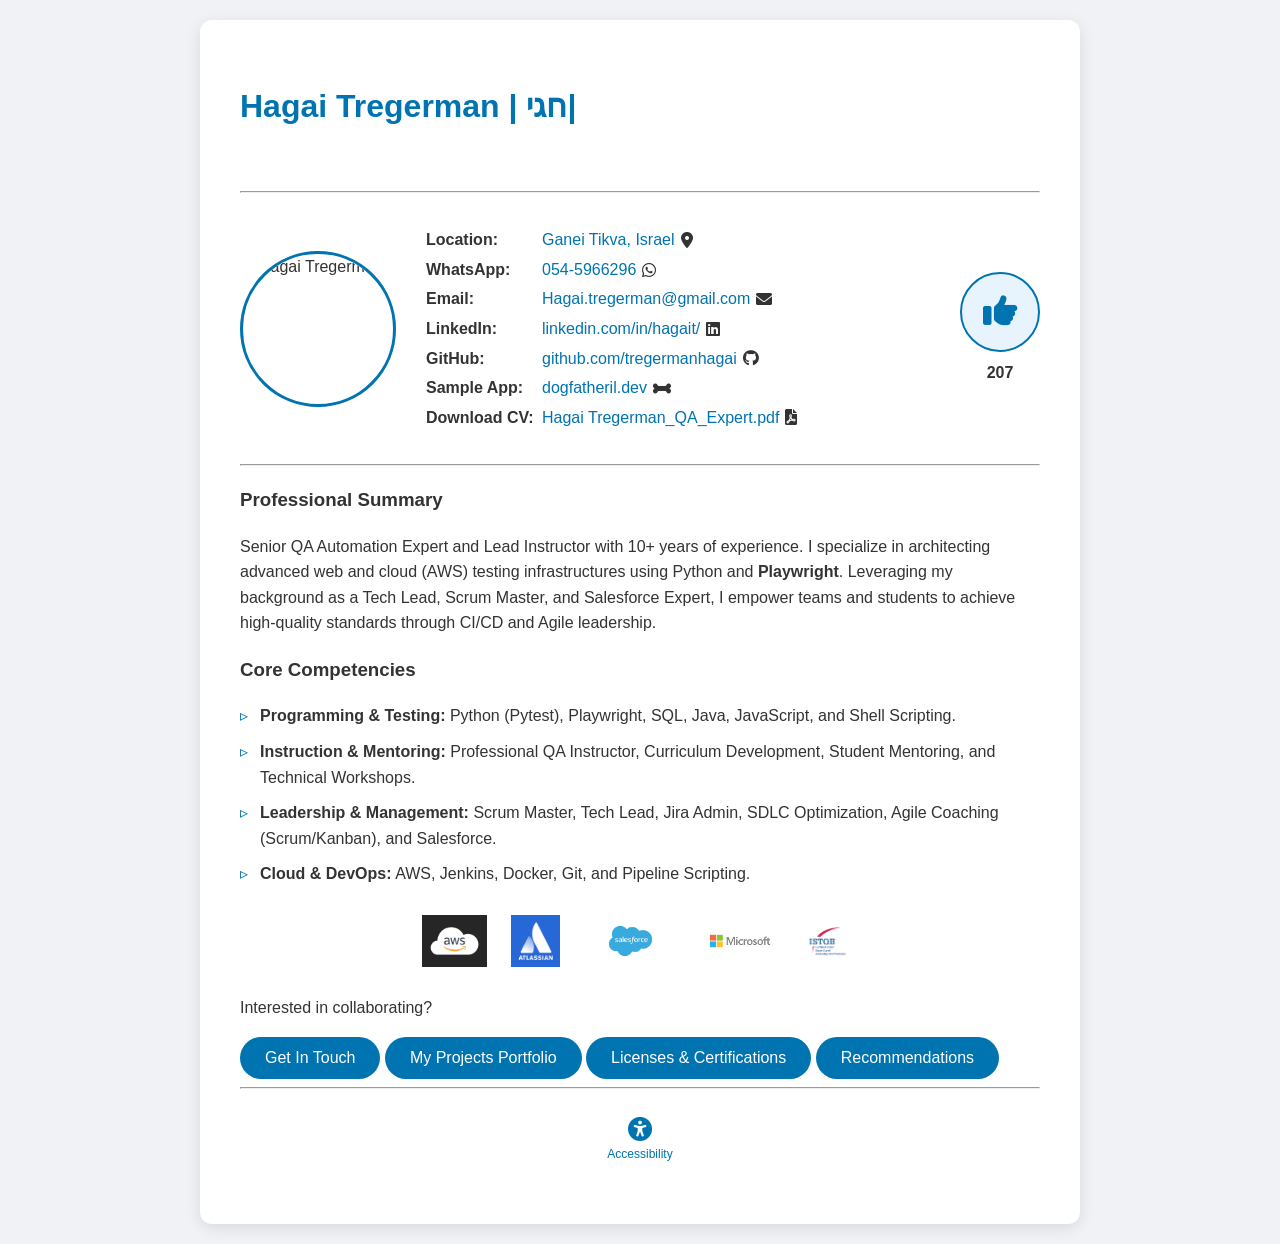
==== index.html @ 858e69db "Add Hebrew name for Google search indexing Co-Authored-By: Claude Sonnet 4.6 <noreply@anthropic.com>" ====
<!DOCTYPE html>
<html lang="en">

<head>
    <meta charset="UTF-8">
    <meta name="viewport" content="width=device-width, initial-scale=1.0">
    <title>Hagai Tregerman | חגי טרגרמן | Professional Portfolio</title>
    <meta name="description" content="Hagai Tregerman (חגי טרגרמן) – Senior QA Automation Expert, Lead Instructor, Scrum Master and Salesforce Expert based in Israel.">
    <meta name="keywords" content="Hagai Tregerman, חגי טרגרמן, QA Automation, Playwright, Python, Salesforce, Scrum Master, Israel">
    <link rel="icon" type="image/png" href="./img/Profile funny Developer.png">
    <link rel="stylesheet" href="style.css">
    <link rel="stylesheet" href="https://cdnjs.cloudflare.com/ajax/libs/font-awesome/6.0.0/css/all.min.css">

    <!-- Google tag (gtag.js) -->
    <script async src="https://www.googletagmanager.com/gtag/js?id=G-STGXZCRE47"></script>
    <script>
        window.dataLayer = window.dataLayer || [];
        function gtag() { dataLayer.push(arguments); }
        gtag('js', new Date());
        gtag('config', 'G-STGXZCRE47');
    </script>
</head>

<body>
    <div class="container">
        <h1>Hagai Tregerman <span class="hebrew-name" lang="he">| חגי טרגרמן</span></h1>
        <h2>Scrum Master & Quality Assurance, Salesforce And AI Application Architect</h2>

        <hr />

        <main>
            <div class="profile-section">
                <img src="./img/ChatGPT Image Feb 26, 2026, 06_58_17 PM.png" alt="Hagai Tregerman" class="profile-img">

                <div class="contact-info">
                    <p><strong>Location:</strong> <a href="https://www.google.com/maps/search/Ganei+Tikva,+Israel"
                            target="_blank">Ganei Tikva, Israel</a> <i class="fas fa-map-marker-alt"></i></p>
                    <p><strong>WhatsApp:</strong> <a href="https://wa.me/972545966296" target="_blank">054-5966296
                        </a><i class="fab fa-whatsapp"></i></p>
                    <p><strong>Email:</strong> <a href="mailto:Hagai.tregerman@gmail.com">Hagai.tregerman@gmail.com
                        </a><i class="fas fa-envelope"></i></p>
                    <p><strong>LinkedIn:</strong> <a href="https://www.linkedin.com/in/hagait/"
                            target="_blank">linkedin.com/in/hagait/</a> <i class="fab fa-linkedin"></i></p>
                    <p><strong>GitHub:</strong> <a href="https://github.com/tregermanhagai?tab=repositories"
                            target="_blank">github.com/tregermanhagai</a> <i class="fab fa-github"></i></p>
                    <p><strong>Sample App:</strong> <a href="https://dogfatheril.dev"
                            target="_blank">dogfatheril.dev</a> <i class="fas fa-bone"></i></p>
                    <p><strong>Download CV:</strong> <a href="./Hagai Tregerman_QA_Expert.pdf" download>Hagai Tregerman_QA_Expert.pdf</a> <i class="fas fa-file-pdf"></i></p>
                </div>

                <div class="like-section">
                    <button class="like-btn" id="like-btn" onclick="handleLike()" aria-label="Like this page">
                        <i class="fas fa-thumbs-up" id="like-icon" aria-hidden="true"></i>
                    </button>
                    <span class="like-count" id="like-count">...</span>
                </div>
            </div>

            <hr />

            <section class="summary">
                <h3>Professional Summary</h3>
                <p>Senior QA Automation Expert and Lead Instructor with 10+ years of experience. I specialize in architecting advanced web and cloud (AWS) testing infrastructures using Python and <strong>Playwright</strong>. Leveraging my background as a Tech Lead, Scrum Master, and Salesforce Expert, I empower teams and students to achieve high-quality standards through CI/CD and Agile leadership.</p>
            </section>

            <section class="skills">
                <h3>Core Competencies</h3>
                <ul>
                    <li><strong>Programming & Testing:</strong> Python (Pytest), Playwright, SQL, Java, JavaScript, and Shell
                        Scripting.</li>
                    <li><strong>Instruction & Mentoring:</strong> Professional QA Instructor, Curriculum Development,
                        Student Mentoring, and Technical Workshops.</li>
                    <li><strong>Leadership & Management:</strong> Scrum Master, Tech Lead, Jira Admin, SDLC
                        Optimization, Agile Coaching (Scrum/Kanban), and Salesforce.</li>
                    <li><strong>Cloud & DevOps:</strong> AWS, Jenkins, Docker, Git, and Pipeline Scripting.</li>
                </ul>
            </section>

            <div class="tech-logos">
                <img src="./img/logo_aws.png" alt="AWS" class="tech-logo">
                <img src="./img/logo_Atlassian.jpg" alt="Atlassian" class="tech-logo">
                <img src="./img/logo_saleforce.png" alt="Salesforce" class="tech-logo">
                <img src="./img/logo_microsoft.png" alt="Microsoft" class="tech-logo">
                <img src="./img/logo_istqb.png" alt="ISTQB" class="tech-logo">
            </div>

            <div class="footer">
                <p>Interested in collaborating?</p>
                <button onclick="window.open('https://wa.me/972545966296', '_blank')">Get In Touch</button>
                <button onclick="window.location.href='projects.html'">My Projects Portfolio</button>
                <button onclick="window.location.href='certifications.html'">Licenses &amp; Certifications</button>
                <button onclick="window.location.href='recommendations.html'">Recommendations</button>
            </div>

        </main>

        <hr />
        <footer style="text-align: center; padding: 20px;">
            <a href="accessibility.html" title="Accessibility Statement" style="text-decoration: none; color: #0073b1;">
                <i class="fas fa-universal-access" style="font-size: 24px;"></i>
                <span style="display: block; font-size: 12px;">Accessibility</span>
            </a>
        </footer>
    </div>

    <script>
        // ── Typing animation ──────────────────────────────────────────
        // sleep(ms): pause execution for ms milliseconds
        const sleep = ms => new Promise(r => setTimeout(r, ms));

        // type(el, text, speed): adds one character at a time to el
        // The .typing-cursor class makes the blinking | appear via CSS
        async function type(el, text, speed) {
            el.classList.add('typing-cursor');
            for (let i = 0; i <= text.length; i++) {
                el.textContent = text.slice(0, i);
                await sleep(speed);
            }
            el.classList.remove('typing-cursor');
        }

        // erase(el, speed): removes one character at a time from el
        async function erase(el, speed) {
            el.classList.add('typing-cursor');
            const text = el.textContent;
            for (let i = text.length; i >= 0; i--) {
                el.textContent = text.slice(0, i);
                await sleep(speed);
            }
            el.classList.remove('typing-cursor');
        }

        // Main loop: type h1 → wait 2s → type h2 → wait 10s → erase both → repeat
        async function typingLoop() {
            const h1 = document.querySelector('h1');
            const h2 = document.querySelector('h2');
            const H1_TEXT = h1.textContent;
            const H2_TEXT = h2.textContent;

            h1.textContent = '';
            h2.textContent = '';

            while (true) {
                await type(h1, H1_TEXT, 80);       // type h1 at 80ms/char
                await sleep(2000);                  // wait 2 seconds
                await type(h2, H2_TEXT, 45);        // type h2 at 45ms/char
                await sleep(10000);                 // wait 10 seconds
                await erase(h2, 25);                // erase h2 at 25ms/char
                await erase(h1, 40);                // erase h1 at 40ms/char
                await sleep(500);                   // brief pause before restart
            }
        }

        window.addEventListener('DOMContentLoaded', typingLoop);
        // ─────────────────────────────────────────────────────────────

        const NS = 'hagai-tregerman-portfolio';
        const KEY = 'likes';
        const BASE = 207;
        let busy = false;

        function localGet() {
            return parseInt(localStorage.getItem('likeCount') || '0');
        }
        function localSet(val) {
            localStorage.setItem('likeCount', val);
        }

        async function getCount() {
            try {
                const r = await fetch(`https://api.countapi.xyz/get/${NS}/${KEY}`);
                const d = await r.json();
                return BASE + Math.max(d.value || 0, localGet());
            } catch {
                return BASE + localGet();
            }
        }

        async function hitCount() {
            try {
                const r = await fetch(`https://api.countapi.xyz/hit/${NS}/${KEY}`);
                const d = await r.json();
                const val = Math.max(d.value || 0, localGet() + 1);
                localSet(val);
                return BASE + val;
            } catch {
                const val = localGet() + 1;
                localSet(val);
                return BASE + val;
            }
        }

        async function handleLike() {
            if (busy) return;
            busy = true;

            const icon = document.getElementById('like-icon');
            const btn = document.getElementById('like-btn');
            const countEl = document.getElementById('like-count');

            icon.className = 'fas fa-heart';
            btn.classList.add('liked');

            const newCount = await hitCount();
            countEl.textContent = newCount;

            setTimeout(() => {
                icon.className = 'fas fa-thumbs-up';
                btn.classList.remove('liked');
                busy = false;
            }, 2000);
        }

        getCount().then(c => {
            document.getElementById('like-count').textContent = c;
        });
    </script>
</body>

</html>
---- style.css ----
body {
    font-family: 'Segoe UI', Tahoma, Geneva, Verdana, sans-serif;
    line-height: 1.6;
    color: #333;
    background-color: #f0f2f5;
    margin: 0;
    padding: 20px;
}

.container {
    max-width: 800px; /* width control */
    margin: 0 auto; /* centering */
    background: #fff;
    padding: 40px; /* padding */
    border-radius: 12px; /* border-radius */
    box-shadow: 0 4px 15px rgba(0,0,0,0.1);
    overflow-x: hidden;
}

h1 {
    margin-bottom: 5px;
    color: #0073b1; /* LinkedIn Blue */
    min-height: 1.2em;
}

/* Blinking cursor shown on whichever element is actively being typed */
.typing-cursor::after {
    content: '|';
    color: #0073b1;
    animation: blink-cursor 0.7s step-end infinite;
}

@keyframes blink-cursor {
    50% { opacity: 0; }
}

h2 {
    font-weight: 300;
    color: #666;
    margin-top: 0;
    min-height: 1.4em;
}

.profile-section {
    display: flex;
    align-items: center;
    gap: 30px;
    margin: 30px 0;
}

.profile-img {
    width: 150px;
    height: 150px; /* height */
    border-radius: 50%; /* circular image */
    border: 3px solid #0073b1;
    transition: transform 0.3s ease; /* transition effect */
}

.profile-img:hover {
    transform: scale(1.05); /* hover interaction */
}

.contact-info p {
    display: flex;
    align-items: center;
    gap: 6px;
    margin: 4px 0;
}

.contact-info p strong {
    min-width: 110px;
    flex-shrink: 0;
}

.contact-info a {
    color: #0073b1;
    text-decoration: none;
}

.contact-info a:hover {
    text-decoration: underline;
}

ul {
    list-style-type: none;
    padding: 0;
}

li {
    margin-bottom: 10px;
    padding-left: 20px;
    position: relative;
}

li::before {
    content: "▹";
    position: absolute;
    left: 0;
    color: #0073b1;
}

.like-section {
    display: flex;
    flex-direction: column;
    align-items: center;
    gap: 8px;
    flex-shrink: 0;
    margin-left: auto;
}

button.like-btn {
    background: #e8f4fd;
    color: #0073b1;
    border: 2px solid #0073b1;
    border-radius: 50%;
    width: 80px;
    height: 80px;
    font-size: 34px;
    padding: 0;
    cursor: pointer;
    transition: transform 0.2s, background 0.2s, border-color 0.2s;
}

button.like-btn:hover {
    background: #0073b1;
    color: white;
    transform: scale(1.08);
}

button.like-btn.liked {
    background: #e74c3c;
    border-color: #e74c3c;
    color: white;
}

.like-count {
    font-size: 16px;
    font-weight: bold;
    color: #333;
}

button {
    background-color: #0073b1;
    color: white;
    padding: 12px 25px;
    border: none;
    border-radius: 25px;
    font-size: 16px;
    cursor: pointer;
    transition: background-color 0.2s;
}

button:hover {
    background-color: #005582;
}

.hebrew-name {
    font-size: 0.75em;
    color: #555;
    font-weight: 400;
    direction: rtl;
}

.tech-logos {
    display: flex;
    justify-content: center;
    align-items: center;
    flex-wrap: wrap;
    gap: 24px;
    margin: 28px 0;
}

.tech-logo {
    height: 52px;
    width: auto;
    object-fit: contain;
    opacity: 0.85;
    transition: opacity 0.2s;
}

.tech-logo:hover {
    opacity: 1;
}

@media (max-width: 768px) {
    body {
        padding: 10px;
    }

    .container {
        padding: 20px;
    }

    .profile-section {
        flex-direction: column;
        align-items: center;
        text-align: center;
        gap: 16px;
    }

    .contact-info p {
        justify-content: flex-start;
        text-align: left;
    }

    .contact-info p strong {
        min-width: 85px;
    }

    .like-section {
        margin-left: 0;
    }

    .tech-logos {
        display: flex;
        justify-content: center;
        align-items: center;
        flex-wrap: wrap;
        gap: 20px;
        margin: 24px 0;
    }

    .tech-logo {
        height: 48px;
        width: auto;
        object-fit: contain;
        opacity: 0.85;
        transition: opacity 0.2s;
    }

    .tech-logo:hover {
        opacity: 1;
    }

    .footer {
        display: flex;
        flex-direction: column;
        align-items: center;
        gap: 12px;
    }

    button {
        width: 100%;
        max-width: 280px;
    }

    button.like-btn {
        width: 80px;
        max-width: 80px;
    }
}
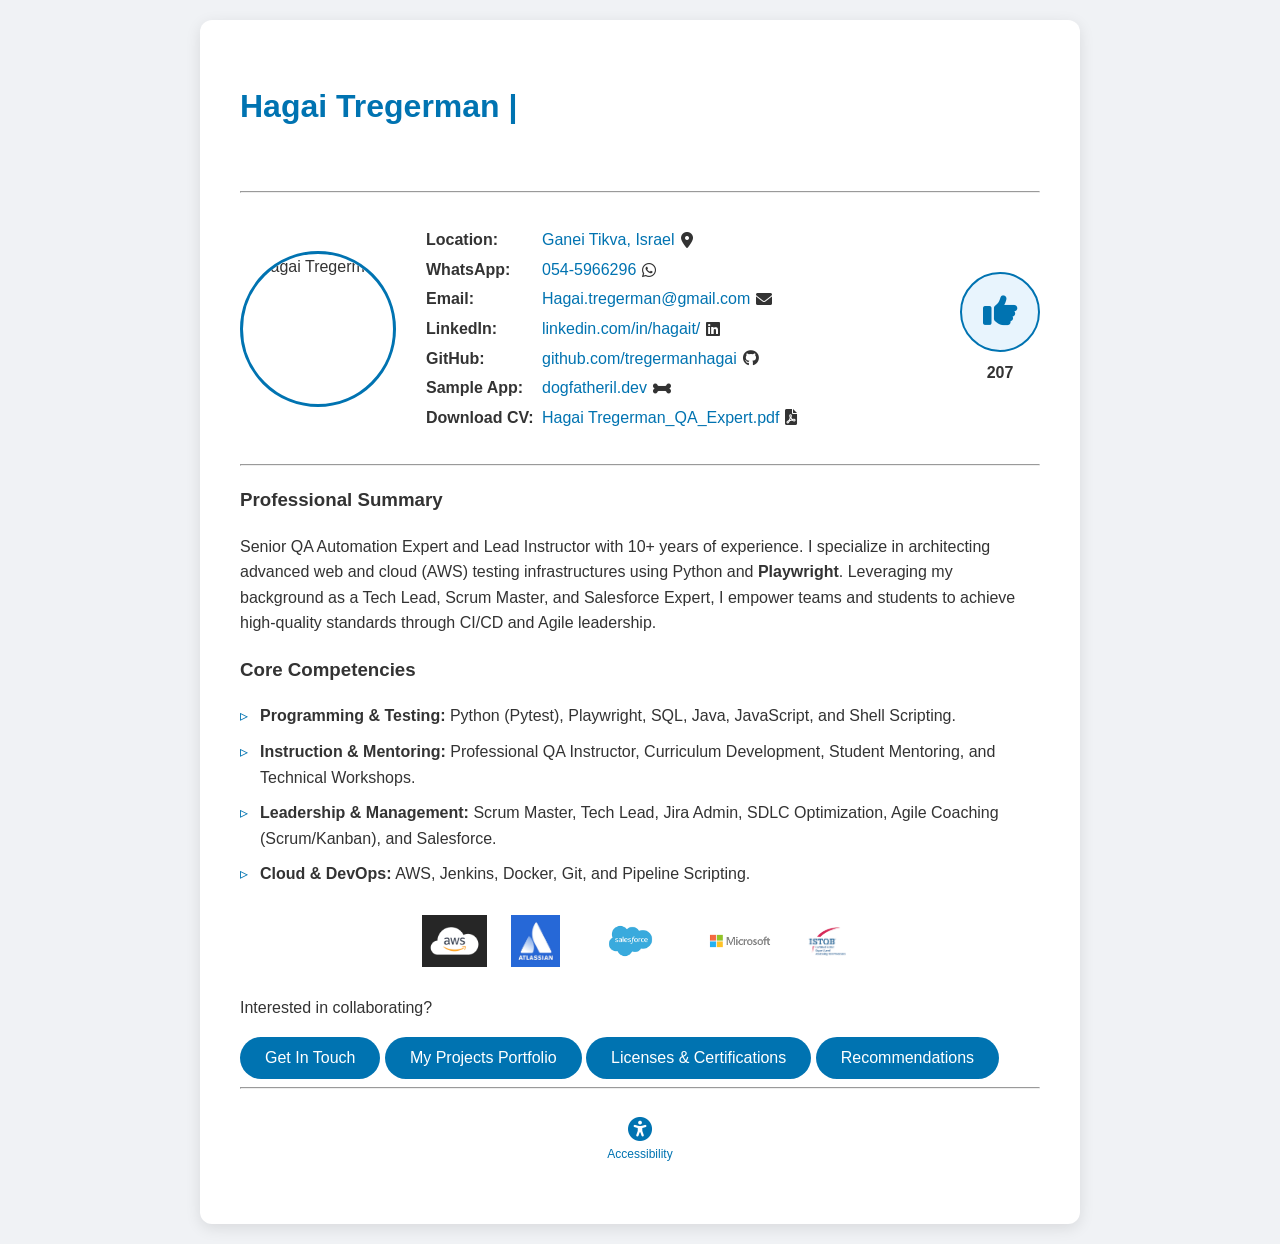
==== commit 5a3928ff: "Update h2 tagline to Expert Agile & QA Automation Architect Co-Authored-By: Claude Sonnet 4.6 <norep" ====
--- a/index.html
+++ b/index.html
@@ -24,7 +24,7 @@
 <body>
     <div class="container">
         <h1>Hagai Tregerman <span class="hebrew-name" lang="he">| חגי טרגרמן</span></h1>
-        <h2>Scrum Master & Quality Assurance, Salesforce And AI Application Architect</h2>
+        <h2>Expert Agile & QA Automation Architect</h2>
 
         <hr />
 
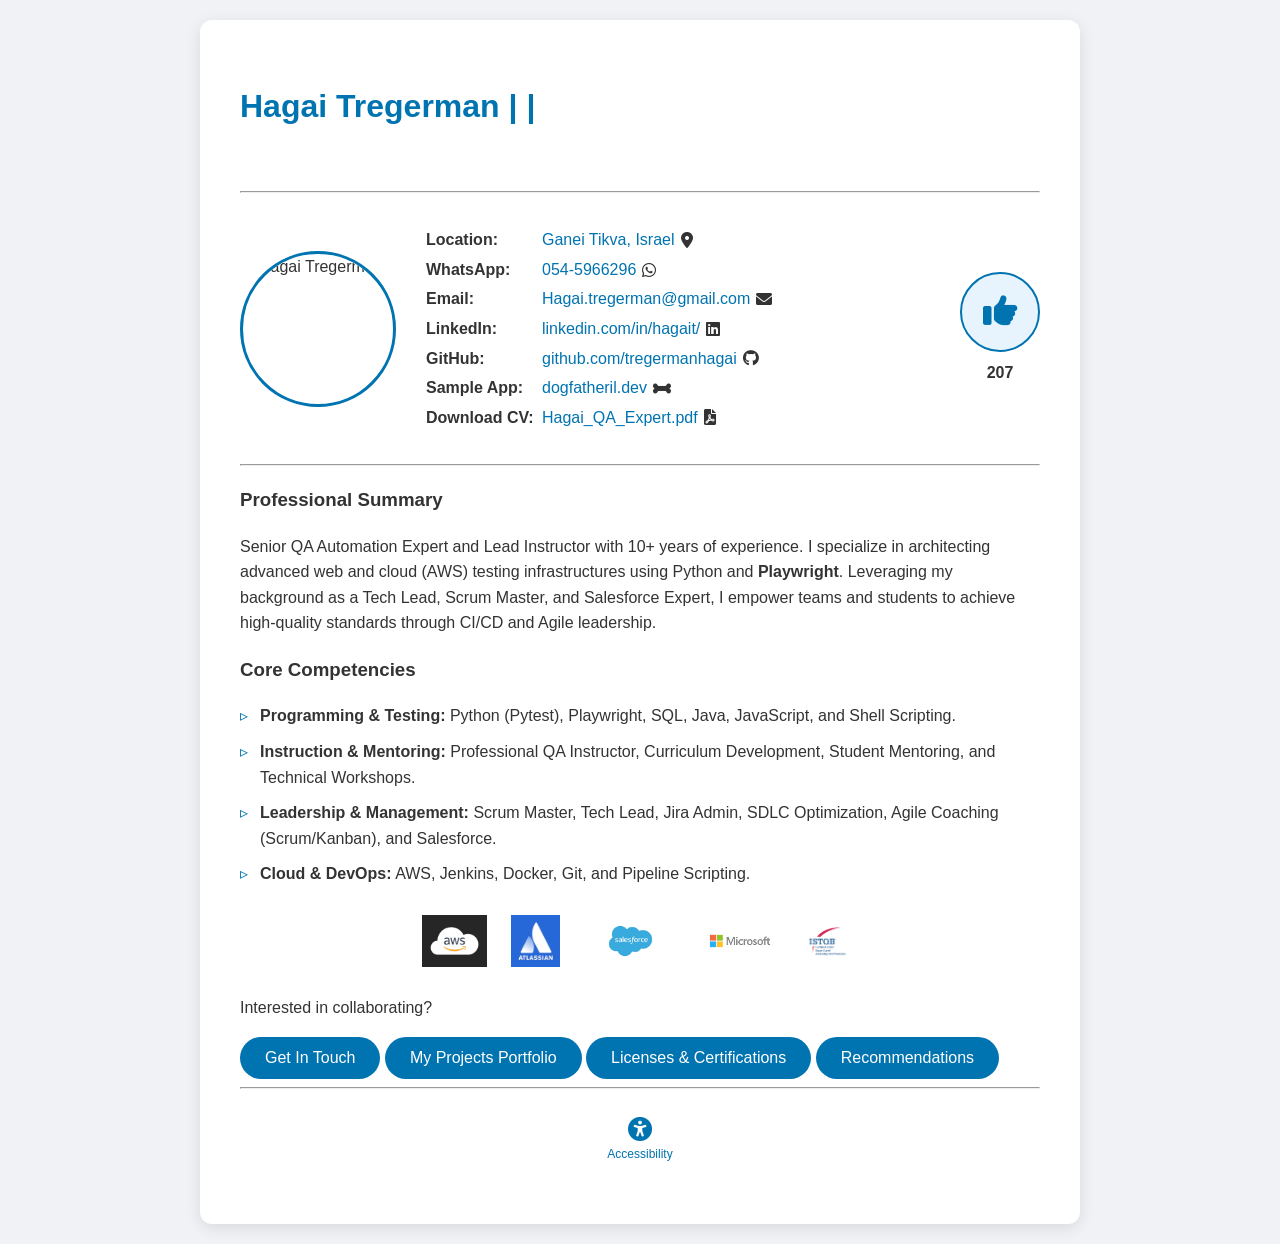
==== commit 344fa1c4: "Shorten Download CV label text Co-Authored-By: Claude Sonnet 4.6 <noreply@anthropic.com>" ====
--- a/index.html
+++ b/index.html
@@ -45,7 +45,7 @@
                             target="_blank">github.com/tregermanhagai</a> <i class="fab fa-github"></i></p>
                     <p><strong>Sample App:</strong> <a href="https://dogfatheril.dev"
                             target="_blank">dogfatheril.dev</a> <i class="fas fa-bone"></i></p>
-                    <p><strong>Download CV:</strong> <a href="./Hagai Tregerman_QA_Expert.pdf" download>Hagai Tregerman_QA_Expert.pdf</a> <i class="fas fa-file-pdf"></i></p>
+                    <p><strong>Download CV:</strong> <a href="./Hagai Tregerman_QA_Expert.pdf" download>Hagai_QA_Expert.pdf</a> <i class="fas fa-file-pdf"></i></p>
                 </div>
 
                 <div class="like-section">
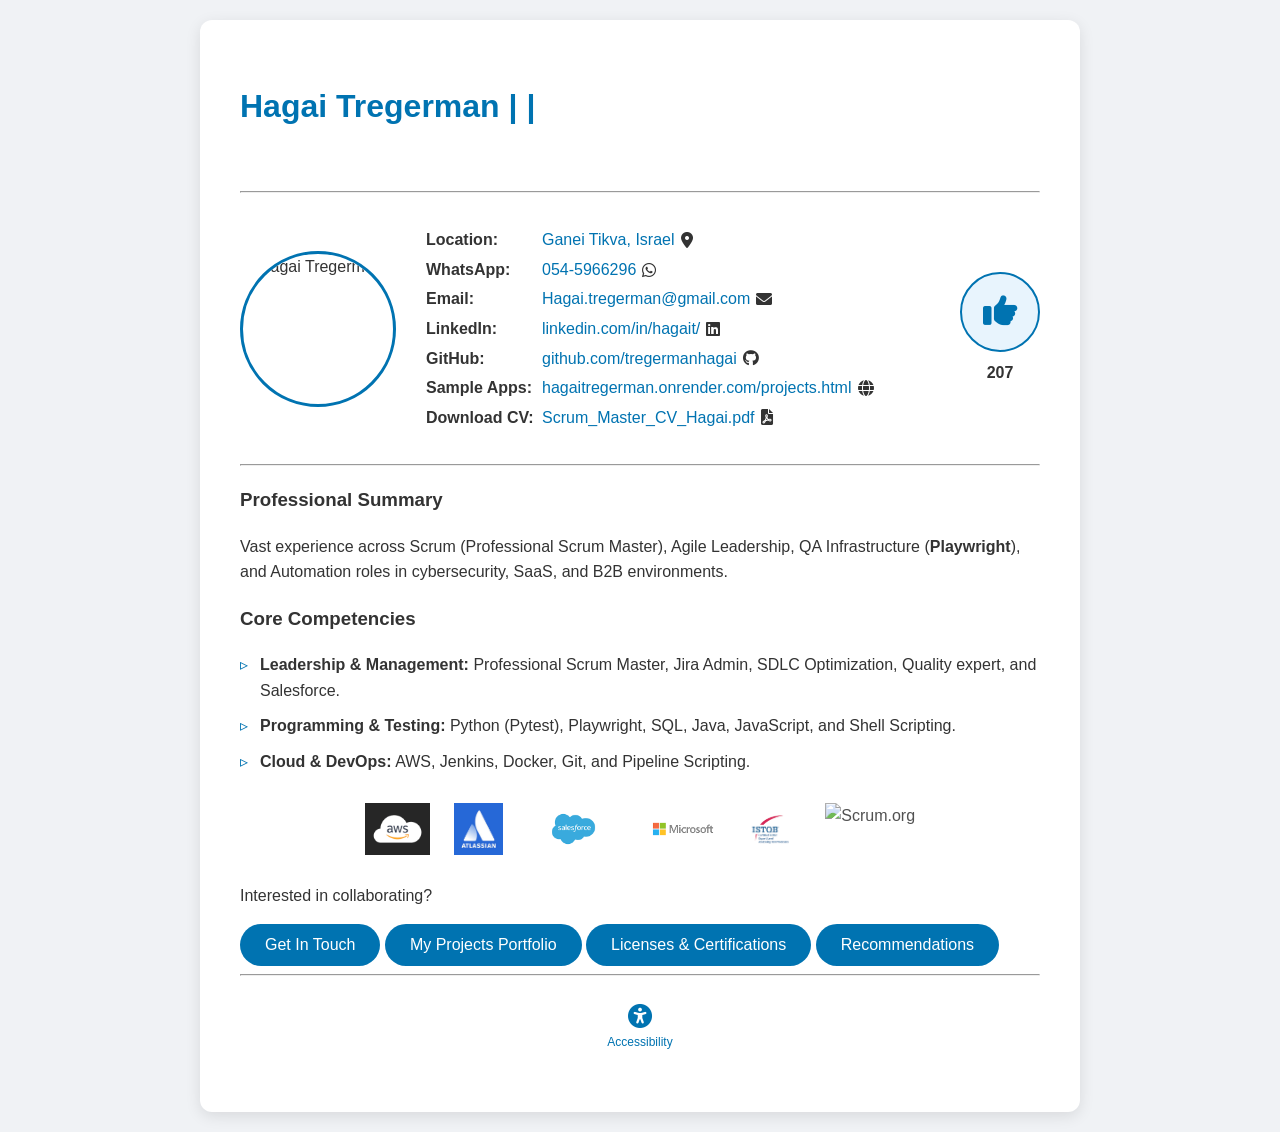
==== commit 4408b4af: "Add BOHAN PETA project and link Sample Apps to projects page Co-Authored-By: Claude Opus 5.5 <norepl" ====
--- a/index.html
+++ b/index.html
@@ -24,7 +24,7 @@
 <body>
     <div class="container">
         <h1>Hagai Tregerman <span class="hebrew-name" lang="he">| חגי טרגרמן</span></h1>
-        <h2>Expert Agile & QA Automation Architect</h2>
+        <h2>Expert Agile & SDET (Software Development Engineer in Test)</h2>
 
         <hr />
 
@@ -43,9 +43,9 @@
                             target="_blank">linkedin.com/in/hagait/</a> <i class="fab fa-linkedin"></i></p>
                     <p><strong>GitHub:</strong> <a href="https://github.com/tregermanhagai?tab=repositories"
                             target="_blank">github.com/tregermanhagai</a> <i class="fab fa-github"></i></p>
-                    <p><strong>Sample App:</strong> <a href="https://dogfatheril.dev"
-                            target="_blank">dogfatheril.dev</a> <i class="fas fa-bone"></i></p>
-                    <p><strong>Download CV:</strong> <a href="./Hagai Tregerman_QA_Expert.pdf" download>Hagai_QA_Expert.pdf</a> <i class="fas fa-file-pdf"></i></p>
+                    <p><strong>Sample Apps:</strong> <a href="https://hagaitregerman.onrender.com/projects.html"
+                            target="_blank">hagaitregerman.onrender.com/projects.html</a> <i class="fas fa-globe"></i></p>
+                    <p><strong>Download CV:</strong> <a href="./Scrum Master & Agile Leader_CV_Hagai T.pdf" download>Scrum_Master_CV_Hagai.pdf</a> <i class="fas fa-file-pdf"></i></p>
                 </div>
 
                 <div class="like-section">
@@ -60,18 +60,14 @@
 
             <section class="summary">
                 <h3>Professional Summary</h3>
-                <p>Senior QA Automation Expert and Lead Instructor with 10+ years of experience. I specialize in architecting advanced web and cloud (AWS) testing infrastructures using Python and <strong>Playwright</strong>. Leveraging my background as a Tech Lead, Scrum Master, and Salesforce Expert, I empower teams and students to achieve high-quality standards through CI/CD and Agile leadership.</p>
+                <p>Vast experience across Scrum (Professional Scrum Master), Agile Leadership, QA Infrastructure (<strong>Playwright</strong>), and Automation roles in cybersecurity, SaaS, and B2B environments.</p>
             </section>
 
             <section class="skills">
                 <h3>Core Competencies</h3>
                 <ul>
-                    <li><strong>Programming & Testing:</strong> Python (Pytest), Playwright, SQL, Java, JavaScript, and Shell
-                        Scripting.</li>
-                    <li><strong>Instruction & Mentoring:</strong> Professional QA Instructor, Curriculum Development,
-                        Student Mentoring, and Technical Workshops.</li>
-                    <li><strong>Leadership & Management:</strong> Scrum Master, Tech Lead, Jira Admin, SDLC
-                        Optimization, Agile Coaching (Scrum/Kanban), and Salesforce.</li>
+                    <li><strong>Leadership & Management:</strong> Professional Scrum Master, Jira Admin, SDLC Optimization, Quality expert, and Salesforce.</li>
+                    <li><strong>Programming & Testing:</strong> Python (Pytest), Playwright, SQL, Java, JavaScript, and Shell Scripting.</li>
                     <li><strong>Cloud & DevOps:</strong> AWS, Jenkins, Docker, Git, and Pipeline Scripting.</li>
                 </ul>
             </section>
@@ -82,6 +78,7 @@
                 <img src="./img/logo_saleforce.png" alt="Salesforce" class="tech-logo">
                 <img src="./img/logo_microsoft.png" alt="Microsoft" class="tech-logo">
                 <img src="./img/logo_istqb.png" alt="ISTQB" class="tech-logo">
+                <img src="./img/logo_scrum_org.png" alt="Scrum.org" class="tech-logo">
             </div>
 
             <div class="footer">
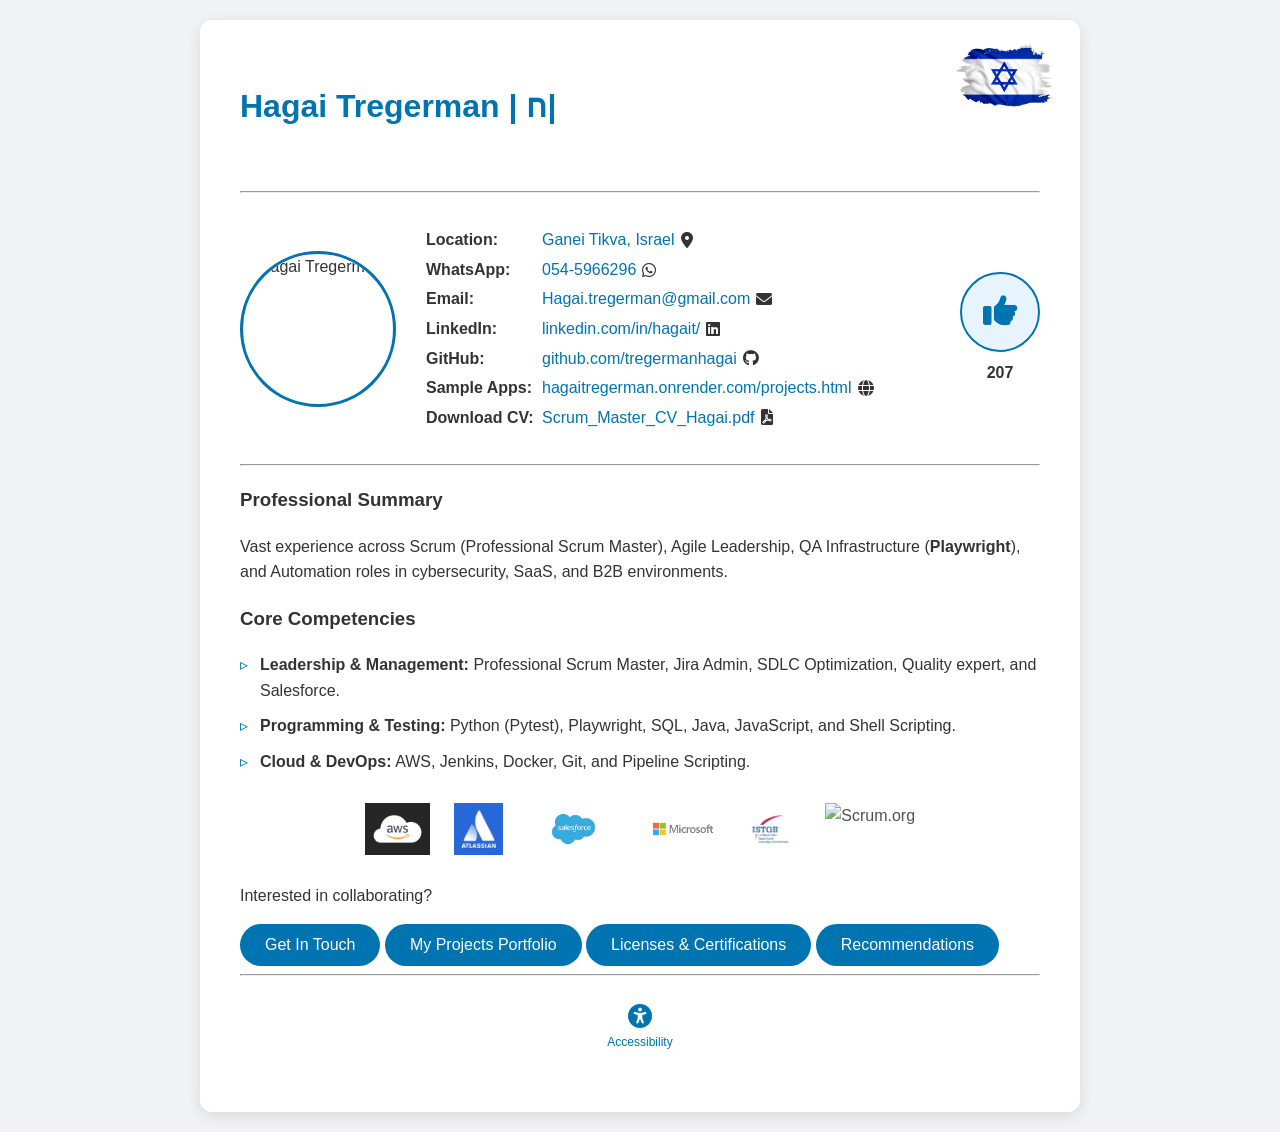
==== commit d55c0719: "Add Israel flag to top of home page Co-Authored-By: Claude Opus 5.5 <noreply@anthropic.com>" ====
--- a/index.html
+++ b/index.html
@@ -23,6 +23,7 @@
 
 <body>
     <div class="container">
+        <img src="./img/israel_flag.png" alt="Flag of Israel" class="israel-flag">
         <h1>Hagai Tregerman <span class="hebrew-name" lang="he">| חגי טרגרמן</span></h1>
         <h2>Expert Agile & SDET (Software Development Engineer in Test)</h2>
 
--- a/style.css
+++ b/style.css
@@ -15,6 +15,19 @@
     border-radius: 12px; /* border-radius */
     box-shadow: 0 4px 15px rgba(0,0,0,0.1);
     overflow-x: hidden;
+    position: relative;
+}
+
+.israel-flag {
+    position: absolute;
+    top: 24px;
+    right: 28px;
+    width: 96px;
+    height: auto;
+}
+
+h1, h2 {
+    padding-right: 110px;
 }
 
 h1 {
@@ -191,6 +204,16 @@
         padding: 20px;
     }
 
+    .israel-flag {
+        top: 12px;
+        right: 12px;
+        width: 60px;
+    }
+
+    h1, h2 {
+        padding-right: 64px;
+    }
+
     .profile-section {
         flex-direction: column;
         align-items: center;
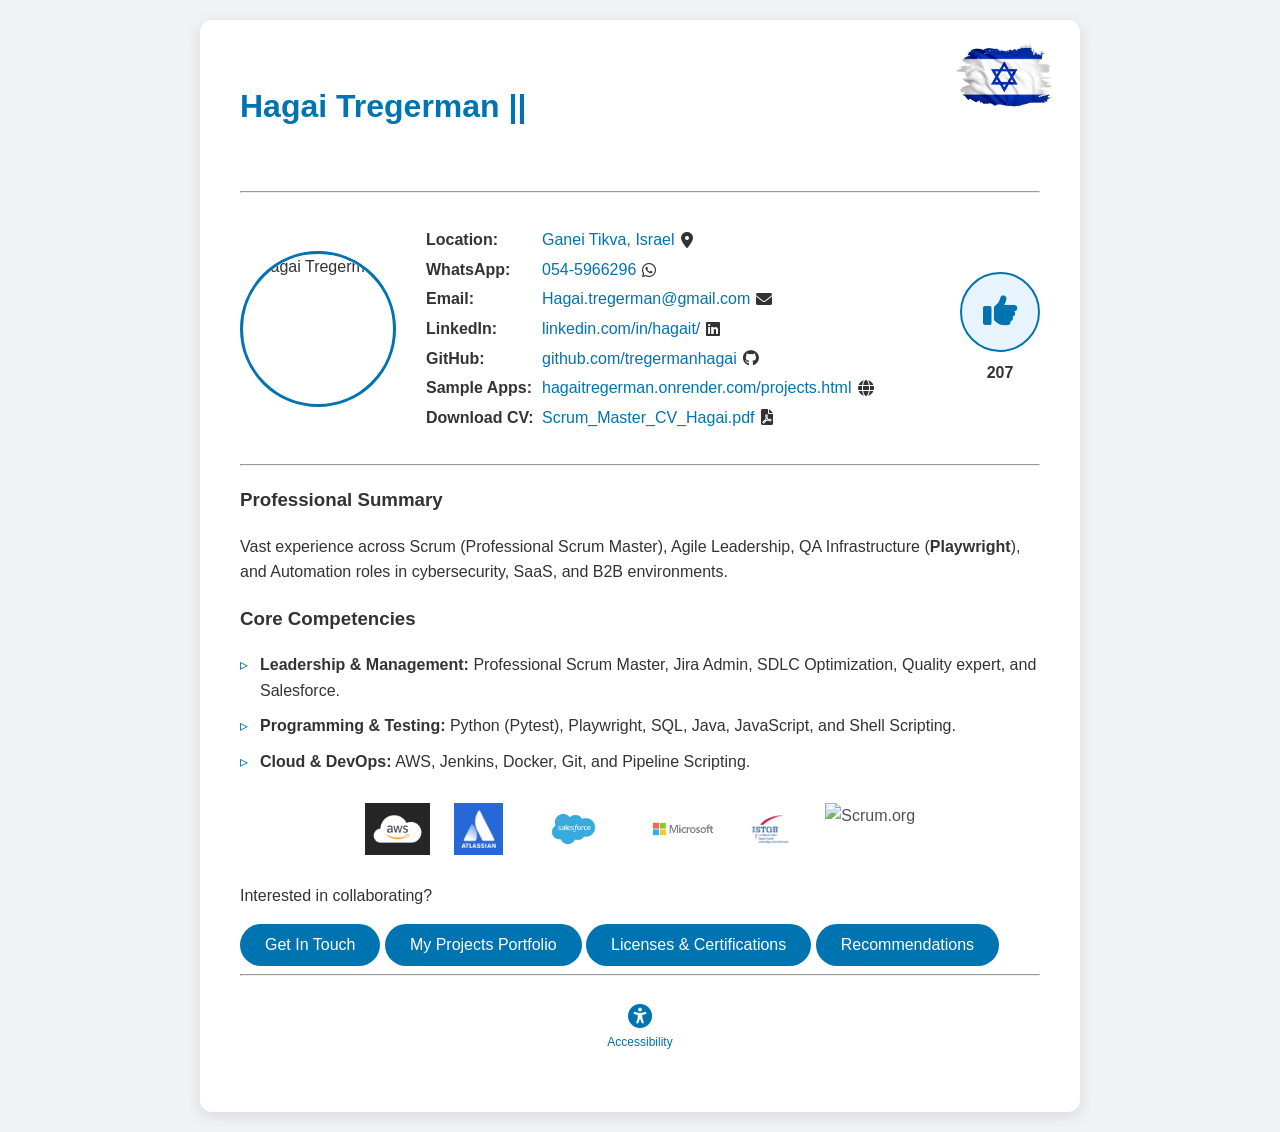
==== commit 9c0315f4: "Fix contact info clipping on mobile Co-Authored-By: Claude Opus 5.5 <noreply@anthropic.com>" ====
--- a/index.html
+++ b/index.html
@@ -45,7 +45,7 @@
                     <p><strong>GitHub:</strong> <a href="https://github.com/tregermanhagai?tab=repositories"
                             target="_blank">github.com/tregermanhagai</a> <i class="fab fa-github"></i></p>
                     <p><strong>Sample Apps:</strong> <a href="https://hagaitregerman.onrender.com/projects.html"
-                            target="_blank">hagaitregerman.onrender.com/projects.html</a> <i class="fas fa-globe"></i></p>
+                            target="_blank">hagaitregerman.onrender.com/<wbr>projects.html</a> <i class="fas fa-globe"></i></p>
                     <p><strong>Download CV:</strong> <a href="./Scrum Master & Agile Leader_CV_Hagai T.pdf" download>Scrum_Master_CV_Hagai.pdf</a> <i class="fas fa-file-pdf"></i></p>
                 </div>
 
--- a/style.css
+++ b/style.css
@@ -221,6 +221,12 @@
         gap: 16px;
     }
 
+    .contact-info {
+        width: 100%;
+        min-width: 0;
+        font-size: 14px;
+    }
+
     .contact-info p {
         justify-content: flex-start;
         text-align: left;
@@ -228,6 +234,11 @@
 
     .contact-info p strong {
         min-width: 85px;
+    }
+
+    .contact-info a {
+        min-width: 0;
+        overflow-wrap: break-word;
     }
 
     .like-section {
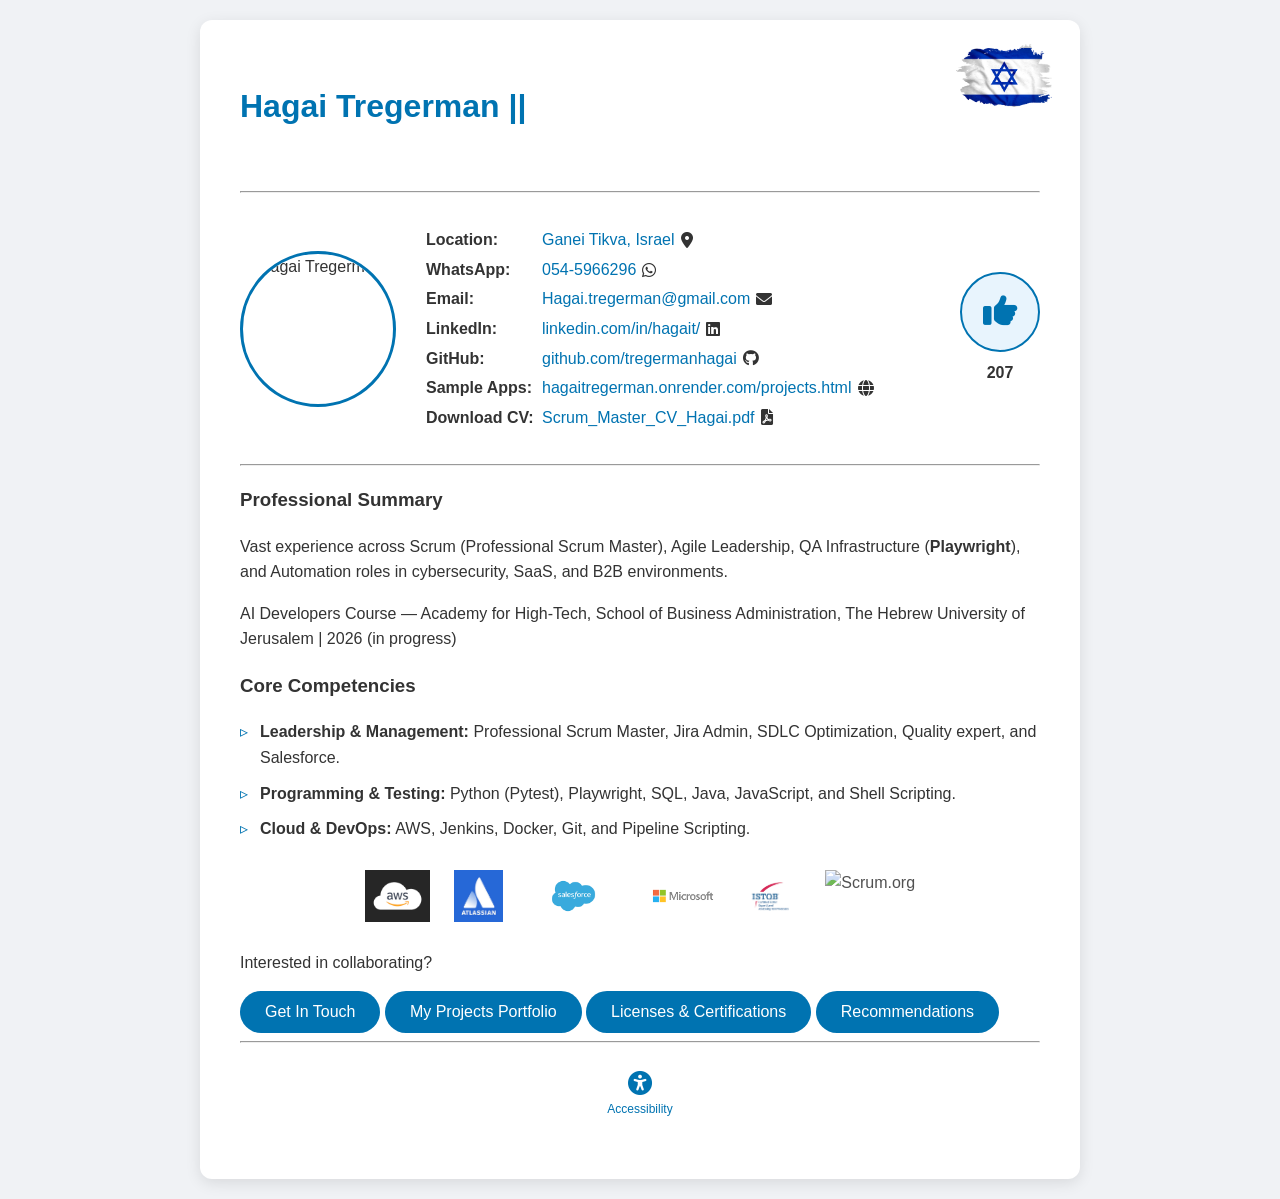
==== commit 610daf97: "Add AI Developers Course (Hebrew University) to certifications and summary Co-Authored-By: Claude Op" ====
--- a/index.html
+++ b/index.html
@@ -62,6 +62,7 @@
             <section class="summary">
                 <h3>Professional Summary</h3>
                 <p>Vast experience across Scrum (Professional Scrum Master), Agile Leadership, QA Infrastructure (<strong>Playwright</strong>), and Automation roles in cybersecurity, SaaS, and B2B environments.</p>
+                <p>AI Developers Course — Academy for High-Tech, School of Business Administration, The Hebrew University of Jerusalem | 2026 (in progress)</p>
             </section>
 
             <section class="skills">
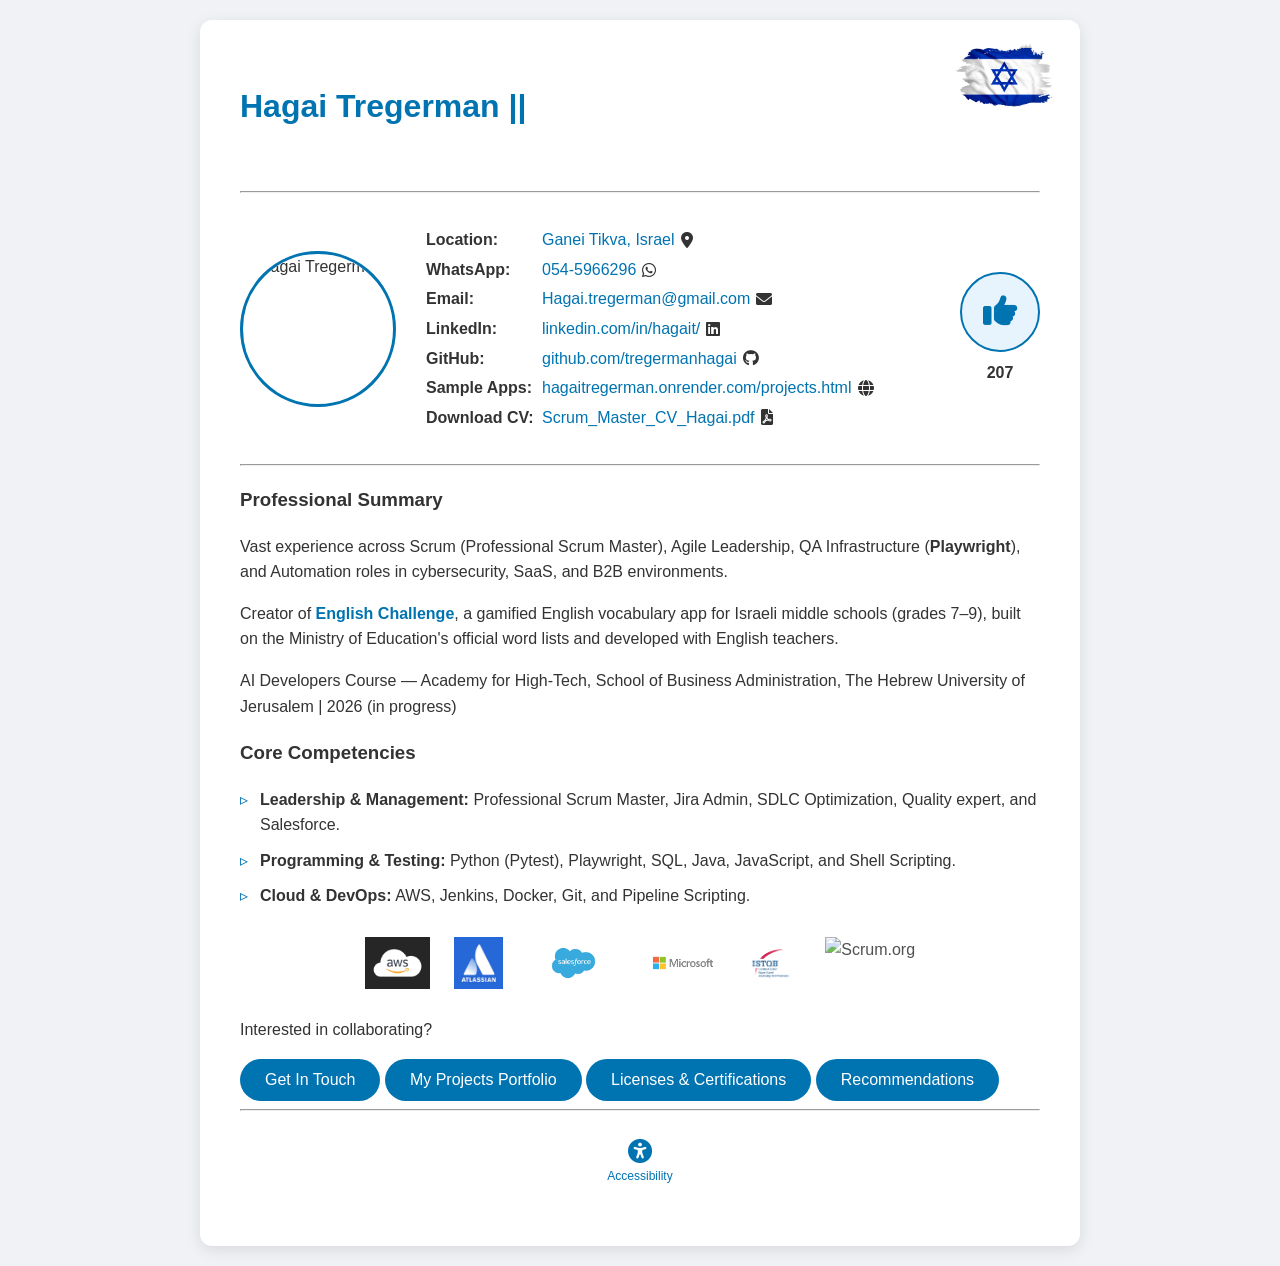
==== commit 33d18835: "Add English Challenge app to Professional Summary Co-Authored-By: Claude Opus 5.5 <noreply@anthropic" ====
--- a/index.html
+++ b/index.html
@@ -62,6 +62,7 @@
             <section class="summary">
                 <h3>Professional Summary</h3>
                 <p>Vast experience across Scrum (Professional Scrum Master), Agile Leadership, QA Infrastructure (<strong>Playwright</strong>), and Automation roles in cybersecurity, SaaS, and B2B environments.</p>
+                <p>Creator of <a href="https://il-english-challenge.dev/" target="_blank"><strong>English Challenge</strong></a>, a gamified English vocabulary app for Israeli middle schools (grades 7–9), built on the Ministry of Education's official word lists and developed with English teachers.</p>
                 <p>AI Developers Course — Academy for High-Tech, School of Business Administration, The Hebrew University of Jerusalem | 2026 (in progress)</p>
             </section>
 
--- a/style.css
+++ b/style.css
@@ -94,6 +94,15 @@
     text-decoration: underline;
 }
 
+.summary a {
+    color: #0073b1;
+    text-decoration: none;
+}
+
+.summary a:hover {
+    text-decoration: underline;
+}
+
 ul {
     list-style-type: none;
     padding: 0;
